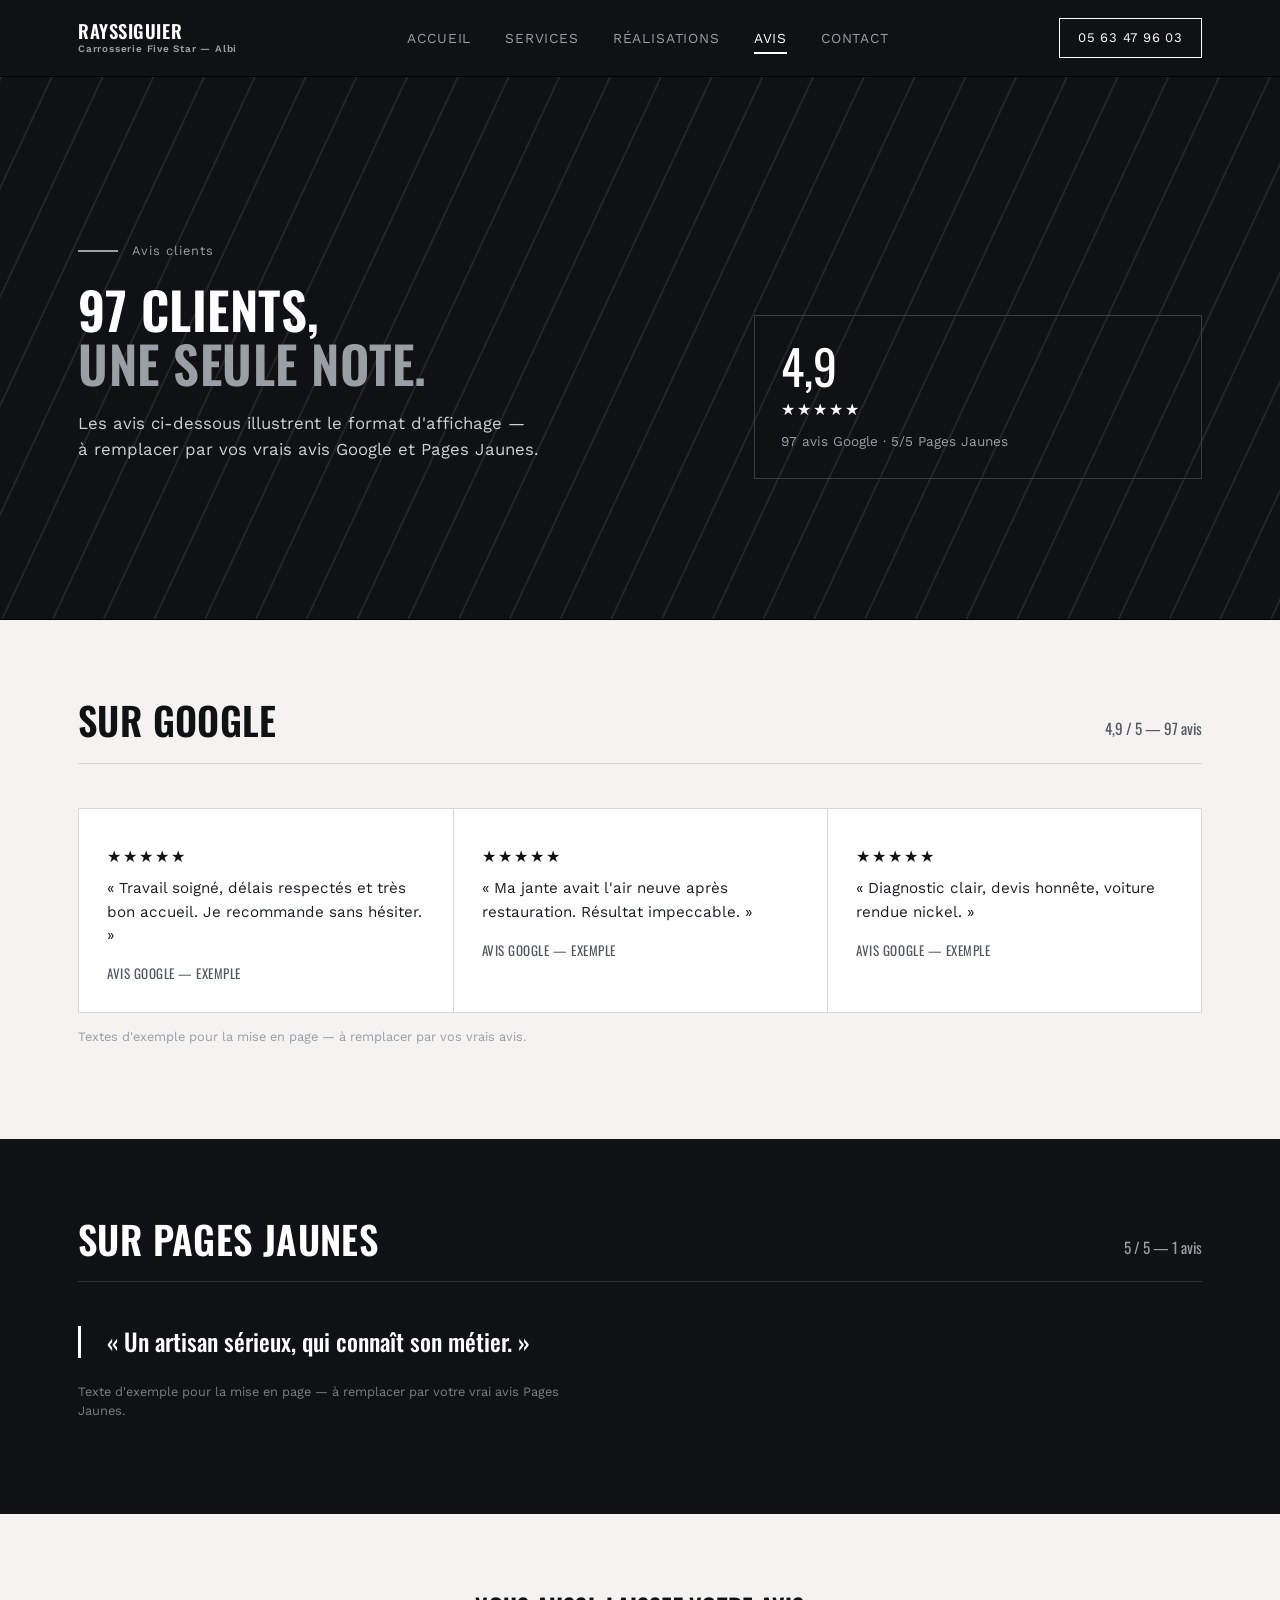
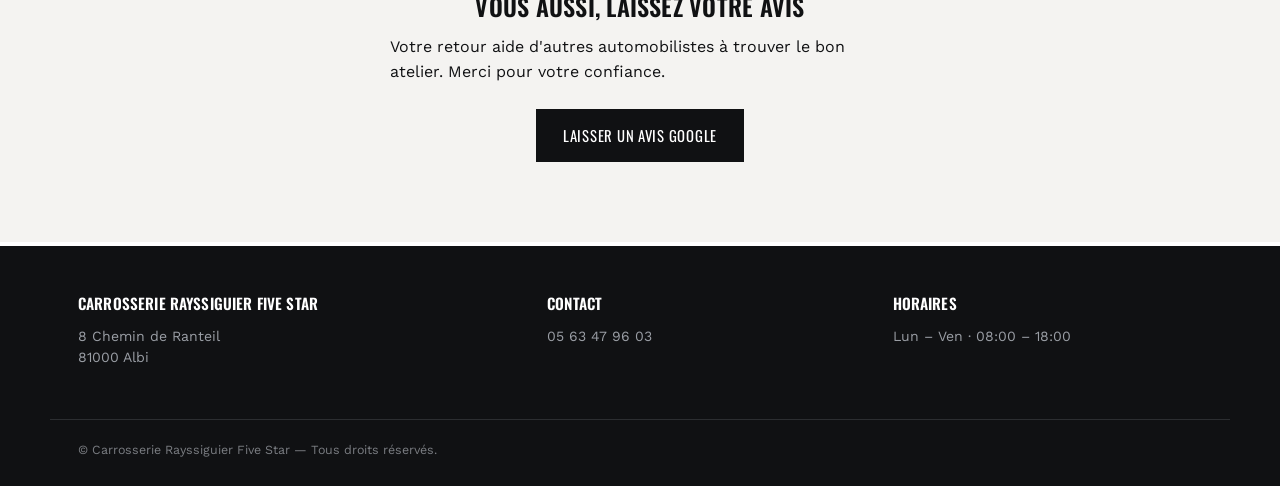
==== avis.html @ 22561a14 "dsds" ====
<!DOCTYPE html>
<html lang="fr">
<head>
<meta charset="UTF-8">
<meta name="viewport" content="width=device-width, initial-scale=1.0">
<title>Avis clients — Carrosserie Rayssiguier Five Star</title>
<link rel="stylesheet" href="style.css">
</head>
<body>

<header class="site-header">
  <div class="wrap">
    <a href="index.html" class="brand">Rayssiguier <span>Carrosserie Five Star — Albi</span></a>
    <nav class="primary-nav">
      <ul>
        <li><a href="index.html">Accueil</a></li>
        <li><a href="services.html">Services</a></li>
        <li><a href="realisations.html">Réalisations</a></li>
        <li><a href="avis.html" class="active">Avis</a></li>
        <li><a href="contact.html">Contact</a></li>
      </ul>
    </nav>
    <a href="tel:0563479603" class="call-btn">05 63 47 96 03</a>
    <button class="nav-toggle" aria-label="Ouvrir le menu">☰</button>
  </div>
</header>

<section class="hero" style="padding-bottom:56px;">
  <div class="hero-stripes"></div>
  <div class="wrap">
    <div>
      <div class="eyebrow-line"><span class="rule"></span><span>Avis clients</span></div>
      <h1 style="font-size:clamp(2.2rem,4vw,3.4rem);">97 clients,<br><em>une seule note.</em></h1>
      <p class="hero-sub">Les avis ci-dessous illustrent le format d'affichage — à remplacer par vos vrais avis Google et Pages Jaunes.</p>
    </div>
    <div class="rating-card">
      <div class="rating-num">4,9</div>
      <div class="stars">★★★★★</div>
      <p>97 avis Google · 5/5 Pages Jaunes</p>
    </div>
  </div>
</section>

<section>
  <div class="wrap">
    <div class="section-head">
      <h2>Sur Google</h2>
      <span class="index">4,9 / 5 — 97 avis</span>
    </div>
    <div class="grid-3" style="gap:0; border-bottom:none;">
      <div class="avis-card" style="border-right:none;">
        <div class="stars">★★★★★</div>
        <p>« Travail soigné, délais respectés et très bon accueil. Je recommande sans hésiter. »</p>
        <div class="avis-name">Avis Google — exemple</div>
      </div>
      <div class="avis-card" style="border-right:none;">
        <div class="stars">★★★★★</div>
        <p>« Ma jante avait l'air neuve après restauration. Résultat impeccable. »</p>
        <div class="avis-name">Avis Google — exemple</div>
      </div>
      <div class="avis-card">
        <div class="stars">★★★★★</div>
        <p>« Diagnostic clair, devis honnête, voiture rendue nickel. »</p>
        <div class="avis-name">Avis Google — exemple</div>
      </div>
    </div>
    <p class="placeholder-note" style="margin-top:14px;">Textes d'exemple pour la mise en page — à remplacer par vos vrais avis.</p>
  </div>
</section>

<section class="strip-dark">
  <div class="wrap">
    <div class="section-head" style="border-color:#2c2e31;">
      <h2>Sur Pages Jaunes</h2>
      <span class="index" style="color:#9a9ea5;">5 / 5 — 1 avis</span>
    </div>
    <blockquote class="quote-block" style="border-color:#fff;">
      <p style="color:#fff;">« Un artisan sérieux, qui connaît son métier. »</p>
    </blockquote>
    <p class="placeholder-note">Texte d'exemple pour la mise en page — à remplacer par votre vrai avis Pages Jaunes.</p>
  </div>
</section>

<section style="text-align:center;">
  <div class="wrap">
    <h2 style="margin-bottom:16px;">Vous aussi, laissez votre avis</h2>
    <p style="margin:0 auto 24px; text-align:left; max-width:50ch;">Votre retour aide d'autres automobilistes à trouver le bon atelier. Merci pour votre confiance.</p>
    <a href="https://www.google.com/maps" class="btn btn-primary" target="_blank" rel="noopener">Laisser un avis Google</a>
  </div>
</section>

<footer>
  <div class="wrap">
    <div>
      <h4>Carrosserie Rayssiguier Five Star</h4>
      <p>8 Chemin de Ranteil<br>81000 Albi</p>
    </div>
    <div>
      <h4>Contact</h4>
      <p><a href="tel:0563479603">05 63 47 96 03</a></p>
    </div>
    <div>
      <h4>Horaires</h4>
      <p>Lun – Ven · 08:00 – 18:00</p>
    </div>
  </div>
  <div class="wrap foot-bottom">© Carrosserie Rayssiguier Five Star — Tous droits réservés.</div>
</footer>

<script src="script.js"></script>
</body>
</html>
---- style.css ----
@import url('https://fonts.googleapis.com/css2?family=Oswald:wght@400;500;600;700&family=Work+Sans:wght@400;500;600&display=swap');

:root{
  --black:#101113;
  --charcoal:#1b1d20;
  --steel:#54585f;
  --silver:#9a9ea5;
  --line:#d8d8d5;
  --offwhite:#f4f3f1;
  --white:#ffffff;
  --max:1180px;
}

*{box-sizing:border-box;}
html{scroll-behavior:smooth;}
body{
  margin:0;
  background:var(--offwhite);
  color:var(--black);
  font-family:'Work Sans', sans-serif;
  font-size:16px;
  line-height:1.55;
  -webkit-font-smoothing:antialiased;
}

h1,h2,h3,h4{
  font-family:'Oswald', sans-serif;
  font-weight:600;
  text-transform:uppercase;
  letter-spacing:0.01em;
  line-height:1.05;
  margin:0;
  color:var(--black);
}

p{margin:0 0 1em 0; max-width:62ch;}
a{color:inherit;}
img{max-width:100%; display:block;}

.wrap{max-width:var(--max); margin:0 auto; padding:0 28px;}

/* header */
.site-header{
  position:sticky; top:0; z-index:50;
  background:var(--black);
  border-bottom:1px solid #000;
}
.site-header .wrap{
  display:flex; align-items:center; justify-content:space-between;
  height:76px;
}
.brand{
  font-family:'Oswald', sans-serif;
  color:var(--white);
  font-size:1.15rem;
  font-weight:600;
  text-transform:uppercase;
  letter-spacing:0.03em;
  text-decoration:none;
  display:flex; flex-direction:column; line-height:1.1;
}
.brand span{
  font-family:'Work Sans', sans-serif;
  text-transform:none;
  font-size:0.62rem;
  color:var(--silver);
  letter-spacing:0.08em;
  margin-top:2px;
}
nav.primary-nav ul{
  list-style:none; display:flex; gap:34px; margin:0; padding:0;
}
nav.primary-nav a{
  color:var(--silver);
  text-decoration:none;
  font-size:0.86rem;
  text-transform:uppercase;
  letter-spacing:0.06em;
  padding:6px 0;
  border-bottom:2px solid transparent;
  transition:color .15s, border-color .15s;
}
nav.primary-nav a:hover, nav.primary-nav a.active{
  color:var(--white);
  border-color:var(--white);
}
.call-btn{
  border:1px solid var(--white);
  color:var(--white);
  padding:9px 18px;
  font-size:0.82rem;
  text-transform:uppercase;
  letter-spacing:0.06em;
  text-decoration:none;
  white-space:nowrap;
}
.call-btn:hover{background:var(--white); color:var(--black);}
.nav-toggle{display:none;}

/* hero */
.hero{
  background:var(--black);
  color:var(--white);
  position:relative;
  overflow:hidden;
  border-bottom:1px solid #000;
}
.hero .wrap{
  padding-top:84px; padding-bottom:84px;
  display:grid; grid-template-columns:1.4fr 1fr; gap:48px; align-items:end;
  position:relative; z-index:2;
}
.hero-stripes{
  position:absolute; inset:0; z-index:1; opacity:0.08;
  background:repeating-linear-gradient(115deg, var(--white) 0 2px, transparent 2px 46px);
}
.eyebrow-line{
  display:flex; align-items:center; gap:14px; margin-bottom:22px;
}
.eyebrow-line .rule{width:40px; height:2px; background:var(--silver);}
.eyebrow-line span{
  font-size:0.8rem; letter-spacing:0.08em; color:var(--silver);
}
.hero h1{
  font-size:clamp(2.6rem, 5vw, 4.4rem);
  color:var(--white);
}
.hero h1 em{font-style:normal; color:var(--silver);}
.hero-sub{
  color:#cfd0d2; max-width:46ch; margin-top:20px; font-size:1.05rem;
}
.hero-cta{margin-top:32px; display:flex; gap:16px; flex-wrap:wrap;}

.btn{
  display:inline-block;
  padding:14px 26px;
  font-family:'Oswald', sans-serif;
  text-transform:uppercase;
  letter-spacing:0.05em;
  font-size:0.92rem;
  text-decoration:none;
  border:1px solid var(--black);
}
.btn-primary{background:var(--black); color:var(--white);}
.btn-primary:hover{background:var(--charcoal);}
.btn-ghost{background:transparent; color:var(--white); border-color:var(--white);}
.btn-ghost:hover{background:var(--white); color:var(--black);}
.hero .btn-primary{background:var(--white); color:var(--black); border-color:var(--white);}
.hero .btn-primary:hover{background:transparent; color:var(--white);}

.rating-card{
  border:1px solid #3a3c40;
  padding:26px;
  align-self:end;
}
.rating-num{
  font-family:'Oswald', sans-serif;
  font-size:3rem;
  color:var(--white);
  line-height:1;
}
.stars{color:var(--white); letter-spacing:2px; margin:8px 0;}
.rating-card p{color:var(--silver); font-size:0.85rem; margin:0;}

/* sections */
section{padding:80px 0;}
.section-head{
  display:flex; justify-content:space-between; align-items:flex-end;
  gap:24px; margin-bottom:44px; border-bottom:1px solid var(--line); padding-bottom:22px;
}
.section-head h2{font-size:clamp(1.7rem, 3vw, 2.4rem);}
.section-head .index{
  font-family:'Oswald', sans-serif; color:var(--steel); font-size:0.95rem;
}

.grid-3{display:grid; grid-template-columns:repeat(3, 1fr); gap:0;}
.grid-2{display:grid; grid-template-columns:1fr 1fr; gap:0;}

.service-cell{
  border-top:1px solid var(--line);
  border-left:1px solid var(--line);
  padding:34px 30px;
}
.grid-3 .service-cell:last-child, .grid-3 .service-cell:nth-child(3n){border-right:1px solid var(--line);}
.grid-3{border-bottom:1px solid var(--line); border-right:none;}
.service-cell h3{font-size:1.15rem; margin-bottom:12px;}
.service-cell p{font-size:0.94rem; color:var(--steel);}
.service-num{
  font-family:'Oswald', sans-serif; color:var(--silver); font-size:0.8rem; display:block; margin-bottom:16px;
}

.strip-dark{background:var(--black); color:var(--white);}
.strip-dark p{color:#cfd0d2;}
.strip-dark h2{color:var(--white);}

.quote-block{
  border-left:3px solid var(--black);
  padding-left:26px; margin:0;
}
.quote-block p{font-family:'Oswald', sans-serif; text-transform:none; font-size:1.5rem; font-weight:500; line-height:1.3; max-width:40ch;}

footer{
  background:var(--black); color:var(--silver); padding:50px 0 26px;
  border-top:4px solid var(--white);
}
footer .wrap{
  display:grid; grid-template-columns:1.4fr 1fr 1fr; gap:36px;
}
footer h4{color:var(--white); font-size:0.95rem; margin-bottom:14px;}
footer p, footer a{font-size:0.88rem; color:var(--silver); text-decoration:none;}
footer a:hover{color:var(--white);}
.foot-bottom{
  border-top:1px solid #2c2e31; margin-top:36px; padding-top:20px;
  font-size:0.78rem; color:#7a7d82;
}
.foot-bottom .wrap{grid-template-columns:1fr; display:block;}

/* before/after */
.ba-pair{
  display:grid; grid-template-columns:1fr 1fr;
  border:1px solid var(--line);
  margin-bottom:0;
}
.ba-pair figure{margin:0; position:relative; overflow:hidden; aspect-ratio:4/3;}
.ba-pair img{width:100%; height:100%; object-fit:cover; filter:grayscale(15%);}
.ba-pair figcaption{
  position:absolute; bottom:0; left:0;
  background:var(--black); color:var(--white);
  font-family:'Oswald', sans-serif; text-transform:uppercase; letter-spacing:0.06em;
  font-size:0.78rem; padding:8px 14px;
}
.ba-title{
  padding:20px 24px; border:1px solid var(--line); border-top:none;
  font-size:0.92rem; color:var(--steel); margin-bottom:60px;
}

.avis-card{
  border:1px solid var(--line); padding:28px; background:var(--white);
}
.avis-card .stars{color:var(--black);}
.avis-card p{font-size:0.95rem; color:var(--charcoal);}
.avis-name{
  font-family:'Oswald', sans-serif; text-transform:uppercase; font-size:0.82rem;
  color:var(--steel); margin-top:14px; letter-spacing:0.04em;
}

.info-line{
  display:flex; gap:16px; padding:18px 0; border-bottom:1px solid var(--line);
}
.info-line:first-child{border-top:1px solid var(--line);}
.info-line .label{
  font-family:'Oswald', sans-serif; text-transform:uppercase; font-size:0.8rem;
  color:var(--steel); width:140px; flex:none;
}

.contact-form{display:grid; gap:18px;}
.contact-form label{
  font-family:'Oswald', sans-serif; text-transform:uppercase; font-size:0.78rem;
  letter-spacing:0.05em; color:var(--steel); display:block; margin-bottom:6px;
}
.contact-form input, .contact-form textarea{
  width:100%; border:1px solid var(--line); background:var(--white);
  padding:12px 14px; font-family:'Work Sans', sans-serif; font-size:0.95rem;
}
.contact-form input:focus, .contact-form textarea:focus{
  outline:2px solid var(--black); outline-offset:1px;
}
.map-frame{border:1px solid var(--line); filter:grayscale(35%); width:100%; height:100%; min-height:340px;}

.placeholder-note{
  font-size:0.8rem; color:var(--silver); margin-top:10px;
}
.strip-dark .placeholder-note{color:#7a7d82;}

@media (max-width: 880px){
  .hero .wrap{grid-template-columns:1fr; align-items:start;}
  .grid-3, .grid-2, footer .wrap{grid-template-columns:1fr;}
  .grid-3 .service-cell{border-right:1px solid var(--line) !important;}
  .ba-pair{grid-template-columns:1fr;}
  nav.primary-nav{
    position:fixed; inset:76px 0 0 0; background:var(--black);
    display:flex; flex-direction:column; padding:30px 28px; transform:translateY(-110%);
    transition:transform .25s ease; z-index:40;
  }
  nav.primary-nav.open{transform:translateY(0);}
  nav.primary-nav ul{flex-direction:column; gap:0;}
  nav.primary-nav a{padding:16px 0; border-bottom:1px solid #2c2e31; width:100%;}
  .nav-toggle{
    display:block; background:none; border:1px solid var(--white); color:var(--white);
    width:40px; height:40px; font-size:1.1rem;
  }
}
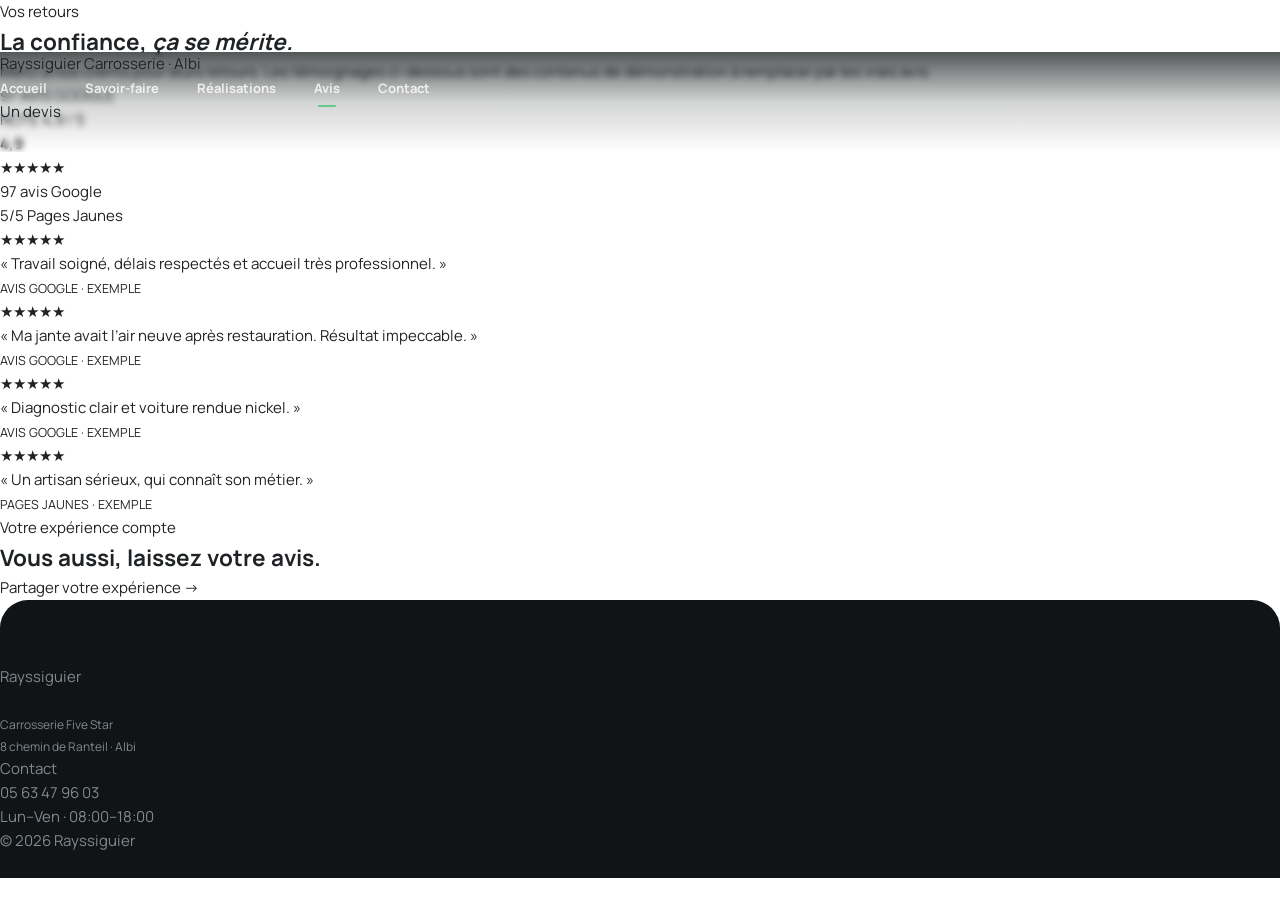
==== commit 6041375e: "ezaeaz" ====
--- a/avis.html
+++ b/avis.html
@@ -1,112 +1 @@
-<!DOCTYPE html>
-<html lang="fr">
-<head>
-<meta charset="UTF-8">
-<meta name="viewport" content="width=device-width, initial-scale=1.0">
-<title>Avis clients — Carrosserie Rayssiguier Five Star</title>
-<link rel="stylesheet" href="style.css">
-</head>
-<body>
-
-<header class="site-header">
-  <div class="wrap">
-    <a href="index.html" class="brand">Rayssiguier <span>Carrosserie Five Star — Albi</span></a>
-    <nav class="primary-nav">
-      <ul>
-        <li><a href="index.html">Accueil</a></li>
-        <li><a href="services.html">Services</a></li>
-        <li><a href="realisations.html">Réalisations</a></li>
-        <li><a href="avis.html" class="active">Avis</a></li>
-        <li><a href="contact.html">Contact</a></li>
-      </ul>
-    </nav>
-    <a href="tel:0563479603" class="call-btn">05 63 47 96 03</a>
-    <button class="nav-toggle" aria-label="Ouvrir le menu">☰</button>
-  </div>
-</header>
-
-<section class="hero" style="padding-bottom:56px;">
-  <div class="hero-stripes"></div>
-  <div class="wrap">
-    <div>
-      <div class="eyebrow-line"><span class="rule"></span><span>Avis clients</span></div>
-      <h1 style="font-size:clamp(2.2rem,4vw,3.4rem);">97 clients,<br><em>une seule note.</em></h1>
-      <p class="hero-sub">Les avis ci-dessous illustrent le format d'affichage — à remplacer par vos vrais avis Google et Pages Jaunes.</p>
-    </div>
-    <div class="rating-card">
-      <div class="rating-num">4,9</div>
-      <div class="stars">★★★★★</div>
-      <p>97 avis Google · 5/5 Pages Jaunes</p>
-    </div>
-  </div>
-</section>
-
-<section>
-  <div class="wrap">
-    <div class="section-head">
-      <h2>Sur Google</h2>
-      <span class="index">4,9 / 5 — 97 avis</span>
-    </div>
-    <div class="grid-3" style="gap:0; border-bottom:none;">
-      <div class="avis-card" style="border-right:none;">
-        <div class="stars">★★★★★</div>
-        <p>« Travail soigné, délais respectés et très bon accueil. Je recommande sans hésiter. »</p>
-        <div class="avis-name">Avis Google — exemple</div>
-      </div>
-      <div class="avis-card" style="border-right:none;">
-        <div class="stars">★★★★★</div>
-        <p>« Ma jante avait l'air neuve après restauration. Résultat impeccable. »</p>
-        <div class="avis-name">Avis Google — exemple</div>
-      </div>
-      <div class="avis-card">
-        <div class="stars">★★★★★</div>
-        <p>« Diagnostic clair, devis honnête, voiture rendue nickel. »</p>
-        <div class="avis-name">Avis Google — exemple</div>
-      </div>
-    </div>
-    <p class="placeholder-note" style="margin-top:14px;">Textes d'exemple pour la mise en page — à remplacer par vos vrais avis.</p>
-  </div>
-</section>
-
-<section class="strip-dark">
-  <div class="wrap">
-    <div class="section-head" style="border-color:#2c2e31;">
-      <h2>Sur Pages Jaunes</h2>
-      <span class="index" style="color:#9a9ea5;">5 / 5 — 1 avis</span>
-    </div>
-    <blockquote class="quote-block" style="border-color:#fff;">
-      <p style="color:#fff;">« Un artisan sérieux, qui connaît son métier. »</p>
-    </blockquote>
-    <p class="placeholder-note">Texte d'exemple pour la mise en page — à remplacer par votre vrai avis Pages Jaunes.</p>
-  </div>
-</section>
-
-<section style="text-align:center;">
-  <div class="wrap">
-    <h2 style="margin-bottom:16px;">Vous aussi, laissez votre avis</h2>
-    <p style="margin:0 auto 24px; text-align:left; max-width:50ch;">Votre retour aide d'autres automobilistes à trouver le bon atelier. Merci pour votre confiance.</p>
-    <a href="https://www.google.com/maps" class="btn btn-primary" target="_blank" rel="noopener">Laisser un avis Google</a>
-  </div>
-</section>
-
-<footer>
-  <div class="wrap">
-    <div>
-      <h4>Carrosserie Rayssiguier Five Star</h4>
-      <p>8 Chemin de Ranteil<br>81000 Albi</p>
-    </div>
-    <div>
-      <h4>Contact</h4>
-      <p><a href="tel:0563479603">05 63 47 96 03</a></p>
-    </div>
-    <div>
-      <h4>Horaires</h4>
-      <p>Lun – Ven · 08:00 – 18:00</p>
-    </div>
-  </div>
-  <div class="wrap foot-bottom">© Carrosserie Rayssiguier Five Star — Tous droits réservés.</div>
-</footer>
-
-<script src="script.js"></script>
-</body>
-</html>
+<!doctype html><html lang="fr"><head><meta charset="utf-8"><meta name="viewport" content="width=device-width,initial-scale=1"><title>Avis clients — Rayssiguier</title><link rel="stylesheet" href="style.css"></head><body><header class="site-header"><div class="wrap"><a class="brand" href="index.html">Rayssiguier <span>Carrosserie · Albi</span></a><nav class="primary-nav"><ul><li><a href="index.html">Accueil</a></li><li><a href="services.html">Savoir-faire</a></li><li><a href="realisations.html">Réalisations</a></li><li><a class="active" href="avis.html">Avis</a></li><li><a href="contact.html">Contact</a></li></ul></nav><a class="nav-cta" href="contact.html">Un devis</a><button class="nav-toggle" aria-label="Ouvrir le menu">☰</button></div></header><main><section class="page-intro"><div class="wrap page-intro-grid"><div><div class="kicker">Vos retours</div><h1 class="display">La confiance,<em> ça se mérite.</em></h1><p class="lead">Merci à nos clients pour leurs retours. Les témoignages ci-dessous sont des contenus de démonstration à remplacer par les vrais avis.</p></div><div class="intro-stamp">97 AVIS GOOGLE<br>NOTE 4,9 / 5</div></div></section><section class="section"><div class="wrap review-grid"><aside class="score-card"><strong>4,9</strong><div class="stars">★★★★★</div><p>97 avis Google<br>5/5 Pages Jaunes</p></aside><div class="review-list"><article class="review"><div class="stars">★★★★★</div><p>« Travail soigné, délais respectés et accueil très professionnel. »</p><small>AVIS GOOGLE · EXEMPLE</small></article><article class="review"><div class="stars">★★★★★</div><p>« Ma jante avait l’air neuve après restauration. Résultat impeccable. »</p><small>AVIS GOOGLE · EXEMPLE</small></article><article class="review"><div class="stars">★★★★★</div><p>« Diagnostic clair et voiture rendue nickel. »</p><small>AVIS GOOGLE · EXEMPLE</small></article><article class="review"><div class="stars">★★★★★</div><p>« Un artisan sérieux, qui connaît son métier. »</p><small>PAGES JAUNES · EXEMPLE</small></article></div></div></section><section class="contact-band"><div class="wrap"><div><div class="kicker">Votre expérience compte</div><h2 class="section-title">Vous aussi, laissez votre avis.</h2></div><a class="button" target="_blank" rel="noopener" href="https://www.google.com/maps">Partager votre expérience →</a></div></section></main><footer><div class="wrap"><div class="footer-brand">Rayssiguier<p>Carrosserie Five Star<br>8 chemin de Ranteil · Albi</p></div><div><div class="footer-title">Contact</div><p>05 63 47 96 03<br>Lun–Ven · 08:00–18:00</p></div></div><div class="wrap foot-bottom">© 2026 Rayssiguier</div></footer><script src="script.js"></script></body></html>
--- a/style.css
+++ b/style.css
@@ -1,292 +1,1930 @@
-@import url('https://fonts.googleapis.com/css2?family=Oswald:wght@400;500;600;700&family=Work+Sans:wght@400;500;600&display=swap');
-
-:root{
-  --black:#101113;
-  --charcoal:#1b1d20;
-  --steel:#54585f;
-  --silver:#9a9ea5;
-  --line:#d8d8d5;
-  --offwhite:#f4f3f1;
-  --white:#ffffff;
-  --max:1180px;
-}
-
-*{box-sizing:border-box;}
-html{scroll-behavior:smooth;}
-body{
-  margin:0;
-  background:var(--offwhite);
-  color:var(--black);
-  font-family:'Work Sans', sans-serif;
-  font-size:16px;
-  line-height:1.55;
-  -webkit-font-smoothing:antialiased;
-}
-
-h1,h2,h3,h4{
-  font-family:'Oswald', sans-serif;
-  font-weight:600;
-  text-transform:uppercase;
-  letter-spacing:0.01em;
-  line-height:1.05;
-  margin:0;
-  color:var(--black);
-}
-
-p{margin:0 0 1em 0; max-width:62ch;}
-a{color:inherit;}
-img{max-width:100%; display:block;}
-
-.wrap{max-width:var(--max); margin:0 auto; padding:0 28px;}
-
-/* header */
-.site-header{
-  position:sticky; top:0; z-index:50;
-  background:var(--black);
-  border-bottom:1px solid #000;
-}
-.site-header .wrap{
-  display:flex; align-items:center; justify-content:space-between;
-  height:76px;
-}
-.brand{
-  font-family:'Oswald', sans-serif;
-  color:var(--white);
-  font-size:1.15rem;
-  font-weight:600;
-  text-transform:uppercase;
-  letter-spacing:0.03em;
-  text-decoration:none;
-  display:flex; flex-direction:column; line-height:1.1;
-}
-.brand span{
-  font-family:'Work Sans', sans-serif;
-  text-transform:none;
-  font-size:0.62rem;
-  color:var(--silver);
-  letter-spacing:0.08em;
-  margin-top:2px;
-}
-nav.primary-nav ul{
-  list-style:none; display:flex; gap:34px; margin:0; padding:0;
-}
-nav.primary-nav a{
-  color:var(--silver);
-  text-decoration:none;
-  font-size:0.86rem;
-  text-transform:uppercase;
-  letter-spacing:0.06em;
-  padding:6px 0;
-  border-bottom:2px solid transparent;
-  transition:color .15s, border-color .15s;
-}
-nav.primary-nav a:hover, nav.primary-nav a.active{
-  color:var(--white);
-  border-color:var(--white);
-}
-.call-btn{
-  border:1px solid var(--white);
-  color:var(--white);
-  padding:9px 18px;
-  font-size:0.82rem;
-  text-transform:uppercase;
-  letter-spacing:0.06em;
-  text-decoration:none;
-  white-space:nowrap;
-}
-.call-btn:hover{background:var(--white); color:var(--black);}
-.nav-toggle{display:none;}
-
-/* hero */
-.hero{
-  background:var(--black);
-  color:var(--white);
-  position:relative;
-  overflow:hidden;
-  border-bottom:1px solid #000;
-}
-.hero .wrap{
-  padding-top:84px; padding-bottom:84px;
-  display:grid; grid-template-columns:1.4fr 1fr; gap:48px; align-items:end;
-  position:relative; z-index:2;
-}
-.hero-stripes{
-  position:absolute; inset:0; z-index:1; opacity:0.08;
-  background:repeating-linear-gradient(115deg, var(--white) 0 2px, transparent 2px 46px);
-}
-.eyebrow-line{
-  display:flex; align-items:center; gap:14px; margin-bottom:22px;
-}
-.eyebrow-line .rule{width:40px; height:2px; background:var(--silver);}
-.eyebrow-line span{
-  font-size:0.8rem; letter-spacing:0.08em; color:var(--silver);
-}
-.hero h1{
-  font-size:clamp(2.6rem, 5vw, 4.4rem);
-  color:var(--white);
-}
-.hero h1 em{font-style:normal; color:var(--silver);}
-.hero-sub{
-  color:#cfd0d2; max-width:46ch; margin-top:20px; font-size:1.05rem;
-}
-.hero-cta{margin-top:32px; display:flex; gap:16px; flex-wrap:wrap;}
-
-.btn{
-  display:inline-block;
-  padding:14px 26px;
-  font-family:'Oswald', sans-serif;
-  text-transform:uppercase;
-  letter-spacing:0.05em;
-  font-size:0.92rem;
-  text-decoration:none;
-  border:1px solid var(--black);
-}
-.btn-primary{background:var(--black); color:var(--white);}
-.btn-primary:hover{background:var(--charcoal);}
-.btn-ghost{background:transparent; color:var(--white); border-color:var(--white);}
-.btn-ghost:hover{background:var(--white); color:var(--black);}
-.hero .btn-primary{background:var(--white); color:var(--black); border-color:var(--white);}
-.hero .btn-primary:hover{background:transparent; color:var(--white);}
-
-.rating-card{
-  border:1px solid #3a3c40;
-  padding:26px;
-  align-self:end;
-}
-.rating-num{
-  font-family:'Oswald', sans-serif;
-  font-size:3rem;
-  color:var(--white);
-  line-height:1;
-}
-.stars{color:var(--white); letter-spacing:2px; margin:8px 0;}
-.rating-card p{color:var(--silver); font-size:0.85rem; margin:0;}
-
-/* sections */
-section{padding:80px 0;}
-.section-head{
-  display:flex; justify-content:space-between; align-items:flex-end;
-  gap:24px; margin-bottom:44px; border-bottom:1px solid var(--line); padding-bottom:22px;
-}
-.section-head h2{font-size:clamp(1.7rem, 3vw, 2.4rem);}
-.section-head .index{
-  font-family:'Oswald', sans-serif; color:var(--steel); font-size:0.95rem;
-}
-
-.grid-3{display:grid; grid-template-columns:repeat(3, 1fr); gap:0;}
-.grid-2{display:grid; grid-template-columns:1fr 1fr; gap:0;}
-
-.service-cell{
-  border-top:1px solid var(--line);
-  border-left:1px solid var(--line);
-  padding:34px 30px;
-}
-.grid-3 .service-cell:last-child, .grid-3 .service-cell:nth-child(3n){border-right:1px solid var(--line);}
-.grid-3{border-bottom:1px solid var(--line); border-right:none;}
-.service-cell h3{font-size:1.15rem; margin-bottom:12px;}
-.service-cell p{font-size:0.94rem; color:var(--steel);}
-.service-num{
-  font-family:'Oswald', sans-serif; color:var(--silver); font-size:0.8rem; display:block; margin-bottom:16px;
-}
-
-.strip-dark{background:var(--black); color:var(--white);}
-.strip-dark p{color:#cfd0d2;}
-.strip-dark h2{color:var(--white);}
-
-.quote-block{
-  border-left:3px solid var(--black);
-  padding-left:26px; margin:0;
-}
-.quote-block p{font-family:'Oswald', sans-serif; text-transform:none; font-size:1.5rem; font-weight:500; line-height:1.3; max-width:40ch;}
-
-footer{
-  background:var(--black); color:var(--silver); padding:50px 0 26px;
-  border-top:4px solid var(--white);
-}
-footer .wrap{
-  display:grid; grid-template-columns:1.4fr 1fr 1fr; gap:36px;
-}
-footer h4{color:var(--white); font-size:0.95rem; margin-bottom:14px;}
-footer p, footer a{font-size:0.88rem; color:var(--silver); text-decoration:none;}
-footer a:hover{color:var(--white);}
-.foot-bottom{
-  border-top:1px solid #2c2e31; margin-top:36px; padding-top:20px;
-  font-size:0.78rem; color:#7a7d82;
-}
-.foot-bottom .wrap{grid-template-columns:1fr; display:block;}
-
-/* before/after */
-.ba-pair{
-  display:grid; grid-template-columns:1fr 1fr;
-  border:1px solid var(--line);
-  margin-bottom:0;
-}
-.ba-pair figure{margin:0; position:relative; overflow:hidden; aspect-ratio:4/3;}
-.ba-pair img{width:100%; height:100%; object-fit:cover; filter:grayscale(15%);}
-.ba-pair figcaption{
-  position:absolute; bottom:0; left:0;
-  background:var(--black); color:var(--white);
-  font-family:'Oswald', sans-serif; text-transform:uppercase; letter-spacing:0.06em;
-  font-size:0.78rem; padding:8px 14px;
-}
-.ba-title{
-  padding:20px 24px; border:1px solid var(--line); border-top:none;
-  font-size:0.92rem; color:var(--steel); margin-bottom:60px;
-}
-
-.avis-card{
-  border:1px solid var(--line); padding:28px; background:var(--white);
-}
-.avis-card .stars{color:var(--black);}
-.avis-card p{font-size:0.95rem; color:var(--charcoal);}
-.avis-name{
-  font-family:'Oswald', sans-serif; text-transform:uppercase; font-size:0.82rem;
-  color:var(--steel); margin-top:14px; letter-spacing:0.04em;
-}
-
-.info-line{
-  display:flex; gap:16px; padding:18px 0; border-bottom:1px solid var(--line);
-}
-.info-line:first-child{border-top:1px solid var(--line);}
-.info-line .label{
-  font-family:'Oswald', sans-serif; text-transform:uppercase; font-size:0.8rem;
-  color:var(--steel); width:140px; flex:none;
-}
-
-.contact-form{display:grid; gap:18px;}
-.contact-form label{
-  font-family:'Oswald', sans-serif; text-transform:uppercase; font-size:0.78rem;
-  letter-spacing:0.05em; color:var(--steel); display:block; margin-bottom:6px;
-}
-.contact-form input, .contact-form textarea{
-  width:100%; border:1px solid var(--line); background:var(--white);
-  padding:12px 14px; font-family:'Work Sans', sans-serif; font-size:0.95rem;
-}
-.contact-form input:focus, .contact-form textarea:focus{
-  outline:2px solid var(--black); outline-offset:1px;
-}
-.map-frame{border:1px solid var(--line); filter:grayscale(35%); width:100%; height:100%; min-height:340px;}
-
-.placeholder-note{
-  font-size:0.8rem; color:var(--silver); margin-top:10px;
-}
-.strip-dark .placeholder-note{color:#7a7d82;}
-
-@media (max-width: 880px){
-  .hero .wrap{grid-template-columns:1fr; align-items:start;}
-  .grid-3, .grid-2, footer .wrap{grid-template-columns:1fr;}
-  .grid-3 .service-cell{border-right:1px solid var(--line) !important;}
-  .ba-pair{grid-template-columns:1fr;}
-  nav.primary-nav{
-    position:fixed; inset:76px 0 0 0; background:var(--black);
-    display:flex; flex-direction:column; padding:30px 28px; transform:translateY(-110%);
-    transition:transform .25s ease; z-index:40;
-  }
-  nav.primary-nav.open{transform:translateY(0);}
-  nav.primary-nav ul{flex-direction:column; gap:0;}
-  nav.primary-nav a{padding:16px 0; border-bottom:1px solid #2c2e31; width:100%;}
-  .nav-toggle{
-    display:block; background:none; border:1px solid var(--white); color:var(--white);
-    width:40px; height:40px; font-size:1.1rem;
-  }
-}
+/* =========================================================
+   RAYSSIGUIER — STYLE TYPE DBF CARROSSERIE
+   ========================================================= */
+
+@import url('https://fonts.googleapis.com/css2?family=Manrope:wght@400;500;600;700;800&display=swap');
+
+/* =========================================================
+   VARIABLES
+   ========================================================= */
+
+:root {
+    --green: #65c98b;
+    --green-dark: #4caf73;
+    --green-light: #e9f8ef;
+
+    --black: #111315;
+    --text: #202326;
+    --grey: #687078;
+    --light-grey: #f4f6f5;
+    --white: #ffffff;
+
+    --border: #e7e9e8;
+
+    --radius: 24px;
+    --radius-sm: 16px;
+
+    --max: 1240px;
+
+    --shadow: 0 12px 35px rgba(20, 30, 25, 0.08);
+}
+
+
+/* =========================================================
+   RESET
+   ========================================================= */
+
+* {
+    margin: 0;
+    padding: 0;
+    box-sizing: border-box;
+}
+
+html {
+    scroll-behavior: smooth;
+}
+
+body {
+    background: var(--white);
+    color: var(--text);
+    font-family: 'Manrope', sans-serif;
+    font-size: 15px;
+    line-height: 1.6;
+    -webkit-font-smoothing: antialiased;
+}
+
+a {
+    color: inherit;
+    text-decoration: none;
+}
+
+img {
+    display: block;
+    width: 100%;
+}
+
+button {
+    font-family: inherit;
+}
+
+.container {
+    width: 100%;
+    max-width: var(--max);
+    margin: auto;
+    padding-left: 30px;
+    padding-right: 30px;
+}
+
+
+/* =========================================================
+   TOP BAR
+   ========================================================= */
+
+.top-bar {
+    position: absolute;
+    top: 0;
+    left: 0;
+    width: 100%;
+    height: 52px;
+
+    background: rgba(248, 249, 250, 0.96);
+    color: #202326;
+
+    z-index: 100;
+}
+
+.top-bar-inner {
+    max-width: var(--max);
+    height: 100%;
+    margin: auto;
+    padding: 0 30px;
+
+    display: flex;
+    align-items: center;
+    justify-content: space-between;
+
+    font-size: 12px;
+    font-weight: 700;
+}
+
+.top-bar a {
+    display: flex;
+    align-items: center;
+    gap: 8px;
+}
+
+.top-icon {
+    color: var(--green);
+    font-size: 14px;
+}
+
+.top-address {
+    display: flex;
+    align-items: center;
+    gap: 9px;
+}
+
+.top-address span {
+    color: var(--green);
+    font-size: 12px;
+}
+
+
+/* =========================================================
+   HEADER
+   ========================================================= */
+
+.site-header {
+    position: absolute;
+    top: 52px;
+    left: 0;
+
+    width: 100%;
+    height: 100px;
+
+    z-index: 90;
+
+    background: linear-gradient(
+        to bottom,
+        rgba(10, 15, 17, 0.70),
+        rgba(10, 15, 17, 0.18),
+        transparent
+    );
+
+    backdrop-filter: blur(3px);
+}
+
+.header-inner {
+    max-width: var(--max);
+    height: 100%;
+    margin: auto;
+    padding: 0 30px;
+
+    display: flex;
+    align-items: center;
+    gap: 45px;
+}
+
+
+/* =========================================================
+   LOGO
+   ========================================================= */
+
+.logo {
+    min-width: 210px;
+    color: white;
+}
+
+.logo-main {
+    font-family: 'Manrope', sans-serif;
+    font-size: 25px;
+    font-weight: 800;
+
+    letter-spacing: -0.07em;
+    line-height: 0.9;
+}
+
+.logo-sub {
+    margin-top: 7px;
+
+    color: rgba(255,255,255,.75);
+
+    font-size: 8px;
+    font-weight: 700;
+
+    letter-spacing: .17em;
+}
+
+
+/* =========================================================
+   NAVIGATION
+   ========================================================= */
+
+.primary-nav {
+    margin-left: auto;
+}
+
+.primary-nav ul {
+    display: flex;
+    align-items: center;
+    gap: 38px;
+
+    list-style: none;
+}
+
+.primary-nav a {
+    position: relative;
+
+    color: rgba(255,255,255,.82);
+
+    font-size: 13px;
+    font-weight: 700;
+
+    transition: .25s ease;
+}
+
+.primary-nav a:hover {
+    color: var(--green);
+}
+
+.primary-nav a::after {
+    content: "";
+
+    position: absolute;
+
+    left: 50%;
+    bottom: -10px;
+
+    width: 0;
+    height: 2px;
+
+    transform: translateX(-50%);
+
+    border-radius: 99px;
+
+    background: var(--green);
+
+    transition: .25s ease;
+}
+
+.primary-nav a:hover::after,
+.primary-nav a.active::after {
+    width: 18px;
+}
+
+
+/* =========================================================
+   HEADER CTA
+   ========================================================= */
+
+.header-cta {
+    display: inline-flex;
+    align-items: center;
+    justify-content: center;
+
+    padding: 12px 22px;
+
+    border-radius: 999px;
+
+    background: var(--green);
+    color: white;
+
+    font-size: 12px;
+    font-weight: 800;
+
+    white-space: nowrap;
+
+    box-shadow: 0 8px 22px rgba(101, 201, 139, .28);
+
+    transition: .25s ease;
+}
+
+.header-cta:hover {
+    background: white;
+    color: var(--green-dark);
+    transform: translateY(-2px);
+}
+
+
+/* =========================================================
+   MOBILE MENU
+   ========================================================= */
+
+.nav-toggle {
+    display: none;
+
+    width: 44px;
+    height: 44px;
+
+    border: none;
+    border-radius: 50%;
+
+    background: rgba(255,255,255,.12);
+
+    flex-direction: column;
+    align-items: center;
+    justify-content: center;
+
+    gap: 5px;
+}
+
+.nav-toggle span {
+    width: 19px;
+    height: 2px;
+
+    border-radius: 5px;
+
+    background: white;
+}
+
+
+/* =========================================================
+   HERO
+   ========================================================= */
+
+.hero {
+    position: relative;
+
+    min-height: 700px;
+    height: 88vh;
+
+    overflow: hidden;
+
+    display: flex;
+    align-items: center;
+
+    color: white;
+}
+
+
+/* image */
+
+.hero-background {
+    position: absolute;
+    inset: 0;
+    z-index: 0;
+}
+
+.hero-background img {
+    width: 100%;
+    height: 100%;
+
+    object-fit: cover;
+    object-position: center;
+
+    filter: saturate(.82);
+}
+
+
+/* overlay */
+
+.hero-overlay {
+    position: absolute;
+    inset: 0;
+
+    z-index: 1;
+
+    background:
+        linear-gradient(
+            90deg,
+            rgba(10, 14, 16, .72) 0%,
+            rgba(10, 14, 16, .48) 35%,
+            rgba(10, 14, 16, .18) 65%,
+            rgba(10, 14, 16, .08) 100%
+        ),
+        linear-gradient(
+            0deg,
+            rgba(0,0,0,.28),
+            transparent 55%
+        );
+}
+
+
+/* content */
+
+.hero-content {
+    position: relative;
+
+    z-index: 3;
+
+    width: 100%;
+    max-width: 760px;
+
+    margin-left: max(
+        30px,
+        calc((100vw - var(--max)) / 2 + 30px)
+    );
+
+    padding-top: 85px;
+}
+
+
+/* small label */
+
+.google-rating {
+    display: inline-flex;
+    align-items: center;
+
+    gap: 10px;
+
+    padding: 0;
+
+    border: none;
+    border-radius: 0;
+
+    background: transparent;
+
+    box-shadow: none;
+
+    font-size: 12px;
+    font-weight: 700;
+
+    color: white;
+
+    margin-bottom: 22px;
+}
+
+.google-stars {
+    display: flex;
+    align-items: center;
+    justify-content: center;
+
+    width: 29px;
+    height: 29px;
+
+    border-radius: 50%;
+
+    background: var(--green);
+
+    color: white;
+
+    font-size: 9px;
+    font-weight: 800;
+}
+
+
+/* title */
+
+.hero h1 {
+    max-width: 690px;
+
+    font-family: 'Manrope', sans-serif;
+
+    font-size: clamp(
+        3rem,
+        5vw,
+        4.7rem
+    );
+
+    font-weight: 800;
+
+    line-height: 1.08;
+
+    letter-spacing: -0.055em;
+}
+
+
+/* description */
+
+.hero-description {
+    max-width: 600px;
+
+    margin-top: 22px;
+
+    color: rgba(255,255,255,.88);
+
+    font-size: 15px;
+    font-weight: 500;
+
+    line-height: 1.7;
+}
+
+
+/* buttons */
+
+.hero-buttons {
+    display: flex;
+    align-items: center;
+
+    gap: 16px;
+
+    margin-top: 34px;
+}
+
+.btn-red {
+    display: inline-flex;
+    align-items: center;
+    justify-content: center;
+
+    padding: 16px 28px;
+
+    border-radius: 999px;
+
+    background: var(--green);
+    color: white;
+
+    font-size: 13px;
+    font-weight: 800;
+
+    box-shadow: 0 10px 25px rgba(101,201,139,.25);
+
+    transition: .25s ease;
+}
+
+.btn-red:hover {
+    background: var(--green-dark);
+    transform: translateY(-2px);
+}
+
+
+/* secondary */
+
+.btn-outline {
+    display: inline-flex;
+    align-items: center;
+    justify-content: center;
+
+    padding: 15px 27px;
+
+    border: 2px solid rgba(255,255,255,.95);
+
+    border-radius: 999px;
+
+    background: rgba(255,255,255,.06);
+
+    color: white;
+
+    font-size: 13px;
+    font-weight: 700;
+
+    backdrop-filter: blur(5px);
+
+    transition: .25s ease;
+}
+
+.btn-outline:hover {
+    background: white;
+    color: var(--green-dark);
+}
+
+
+/* =========================================================
+   HERO BOTTOM
+   ========================================================= */
+
+.hero-bottom {
+    position: absolute;
+
+    bottom: 30px;
+    right: 35px;
+
+    z-index: 3;
+}
+
+.scroll-indicator {
+    display: flex;
+    align-items: center;
+
+    gap: 10px;
+
+    color: rgba(255,255,255,.65);
+
+    font-size: 10px;
+    font-weight: 700;
+}
+
+.scroll-indicator span {
+    width: 25px;
+    height: 1px;
+
+    background: rgba(255,255,255,.65);
+}
+
+
+/* =========================================================
+   SECTION LABEL
+   ========================================================= */
+
+.section-label {
+    display: flex;
+    align-items: center;
+
+    gap: 10px;
+
+    margin-bottom: 18px;
+
+    color: #70777c;
+
+    font-size: 11px;
+    font-weight: 800;
+
+    letter-spacing: .08em;
+
+    text-transform: uppercase;
+}
+
+.section-label span {
+    color: var(--green);
+}
+
+
+/* =========================================================
+   INTRO
+   ========================================================= */
+
+.intro-section {
+    padding: 95px 0;
+
+    background: white;
+}
+
+.intro-grid {
+    display: grid;
+
+    grid-template-columns: 1fr 1fr;
+
+    gap: 100px;
+}
+
+.intro-title h2 {
+    font-family: 'Manrope', sans-serif;
+
+    font-size: clamp(
+        2.6rem,
+        4.5vw,
+        4.3rem
+    );
+
+    font-weight: 800;
+
+    line-height: 1.03;
+
+    letter-spacing: -0.055em;
+}
+
+.intro-title h2 span {
+    color: #9aa1a5;
+}
+
+.intro-text {
+    padding-top: 8px;
+
+    max-width: 560px;
+}
+
+.intro-text p {
+    color: #697178;
+
+    line-height: 1.8;
+}
+
+.intro-text .large-text {
+    color: var(--text);
+
+    font-size: 18px;
+
+    line-height: 1.65;
+
+    margin-bottom: 20px;
+}
+
+
+/* text link */
+
+.text-link {
+    display: inline-flex;
+    align-items: center;
+
+    gap: 10px;
+
+    margin-top: 22px;
+
+    padding-bottom: 5px;
+
+    border-bottom: 1px solid #bfc4c6;
+
+    color: var(--text);
+
+    font-size: 11px;
+    font-weight: 800;
+
+    text-transform: uppercase;
+
+    transition: .25s ease;
+}
+
+.text-link span {
+    font-size: 17px;
+
+    transition: .25s ease;
+}
+
+.text-link:hover {
+    color: var(--green-dark);
+
+    border-color: var(--green);
+}
+
+.text-link:hover span {
+    transform: translateX(5px);
+}
+
+
+/* =========================================================
+   SERVICES
+   ========================================================= */
+
+.services-section {
+    padding: 90px 0 105px;
+
+    background: #f7f8f7;
+
+    color: var(--text);
+}
+
+.services-header {
+    display: flex;
+
+    align-items: flex-end;
+    justify-content: space-between;
+
+    gap: 50px;
+
+    margin-bottom: 42px;
+}
+
+.services-header h2 {
+    font-family: 'Manrope', sans-serif;
+
+    font-size: clamp(
+        2.5rem,
+        4vw,
+        4rem
+    );
+
+    font-weight: 800;
+
+    line-height: 1.05;
+
+    letter-spacing: -.055em;
+}
+
+.services-header h2 span {
+    color: #9aa1a5;
+}
+
+.services-header > p {
+    max-width: 380px;
+
+    color: #737b81;
+
+    font-size: 13px;
+
+    line-height: 1.8;
+}
+
+
+/* cards */
+
+.services-grid {
+    display: grid;
+
+    grid-template-columns: repeat(3, 1fr);
+
+    gap: 25px;
+}
+
+.service-card {
+    position: relative;
+
+    height: 500px;
+
+    overflow: hidden;
+
+    border-radius: 24px;
+
+    background: white;
+
+    box-shadow: 0 10px 30px rgba(20,30,25,.08);
+
+    color: white;
+
+    transition: .35s ease;
+}
+
+.service-card:hover {
+    transform: translateY(-7px);
+
+    box-shadow: 0 20px 40px rgba(20,30,25,.14);
+}
+
+
+/* image */
+
+.service-image {
+    position: absolute;
+    inset: 0;
+}
+
+.service-image img {
+    width: 100%;
+    height: 100%;
+
+    object-fit: cover;
+
+    transition: .7s ease;
+}
+
+.service-card:hover .service-image img {
+    transform: scale(1.06);
+}
+
+
+/* overlay */
+
+.service-overlay {
+    position: absolute;
+    inset: 0;
+
+    background:
+        linear-gradient(
+            0deg,
+            rgba(0,0,0,.82),
+            rgba(0,0,0,.08) 70%
+        );
+}
+
+
+/* content */
+
+.service-content {
+    position: absolute;
+
+    left: 28px;
+    right: 28px;
+
+    bottom: 27px;
+}
+
+.service-number {
+    display: block;
+
+    margin-bottom: 10px;
+
+    color: rgba(255,255,255,.7);
+
+    font-size: 10px;
+    font-weight: 700;
+}
+
+.service-special {
+    display: inline-block;
+
+    margin-bottom: 9px;
+
+    color: var(--green);
+
+    font-size: 9px;
+    font-weight: 800;
+
+    letter-spacing: .1em;
+}
+
+.service-content h3 {
+    font-family: 'Manrope', sans-serif;
+
+    font-size: 28px;
+
+    font-weight: 800;
+
+    line-height: 1.05;
+
+    letter-spacing: -.04em;
+}
+
+.service-content p {
+    max-width: 350px;
+
+    margin-top: 14px;
+
+    color: rgba(255,255,255,.78);
+
+    font-size: 12px;
+
+    line-height: 1.65;
+}
+
+
+/* arrow */
+
+.service-arrow {
+    display: flex;
+    align-items: center;
+    justify-content: center;
+
+    width: 43px;
+    height: 43px;
+
+    margin-top: 17px;
+
+    border-radius: 50%;
+
+    background: var(--green);
+
+    color: white;
+
+    font-size: 18px;
+    font-weight: 700;
+
+    transition: .25s ease;
+}
+
+.service-card:hover .service-arrow {
+    transform: translateX(5px);
+}
+
+
+/* =========================================================
+   SPECIALITY
+   ========================================================= */
+
+.speciality-section {
+    display: grid;
+
+    grid-template-columns: 1fr 1fr;
+
+    margin: 35px auto;
+
+    width: min(
+        1190px,
+        calc(100% - 48px)
+    );
+
+    min-height: 610px;
+
+    overflow: hidden;
+
+    border-radius: 28px;
+
+    background: #eef1ef;
+
+    box-shadow: var(--shadow);
+}
+
+.speciality-image {
+    min-height: 610px;
+
+    overflow: hidden;
+}
+
+.speciality-image img {
+    width: 100%;
+    height: 100%;
+
+    object-fit: cover;
+
+    filter: saturate(.85);
+}
+
+.speciality-content {
+    display: flex;
+    flex-direction: column;
+    justify-content: center;
+
+    padding: 75px;
+}
+
+.red-small {
+    color: var(--green-dark);
+
+    font-size: 10px;
+    font-weight: 800;
+
+    letter-spacing: .1em;
+}
+
+.speciality-content h2 {
+    margin-top: 15px;
+
+    font-family: 'Manrope', sans-serif;
+
+    font-size: clamp(
+        2.8rem,
+        4.5vw,
+        4.5rem
+    );
+
+    font-weight: 800;
+
+    line-height: 1.02;
+
+    letter-spacing: -.06em;
+}
+
+.speciality-content h2 span {
+    color: #8d969b;
+}
+
+.speciality-content > p {
+    max-width: 490px;
+
+    margin-top: 25px;
+
+    color: #687178;
+
+    font-size: 14px;
+
+    line-height: 1.8;
+}
+
+
+/* process */
+
+.process-list {
+    display: flex;
+
+    max-width: 500px;
+
+    margin: 35px 0;
+
+    overflow: hidden;
+
+    border: 1px solid #dce1de;
+
+    border-radius: 14px;
+
+    background: rgba(255,255,255,.5);
+}
+
+.process-list div {
+    flex: 1;
+
+    padding: 16px 12px;
+
+    border-right: 1px solid #dce1de;
+}
+
+.process-list div:last-child {
+    border-right: none;
+}
+
+.process-list span {
+    display: block;
+
+    margin-bottom: 5px;
+
+    color: var(--green-dark);
+
+    font-size: 9px;
+    font-weight: 800;
+}
+
+.process-list strong {
+    font-size: 10px;
+
+    text-transform: uppercase;
+
+    letter-spacing: .04em;
+}
+
+
+/* button */
+
+.btn-dark {
+    display: inline-flex;
+    align-items: center;
+
+    gap: 20px;
+
+    width: max-content;
+
+    padding: 15px 23px;
+
+    border-radius: 999px;
+
+    background: var(--text);
+    color: white;
+
+    font-size: 11px;
+    font-weight: 800;
+
+    text-transform: uppercase;
+
+    transition: .25s ease;
+}
+
+.btn-dark:hover {
+    background: var(--green-dark);
+
+    transform: translateY(-2px);
+}
+
+.btn-dark span {
+    font-size: 17px;
+}
+
+
+/* =========================================================
+   REALISATIONS
+   ========================================================= */
+
+.projects-section {
+    padding: 100px 0;
+
+    background: white;
+}
+
+.projects-header {
+    display: flex;
+
+    align-items: flex-end;
+    justify-content: space-between;
+
+    margin-bottom: 42px;
+}
+
+.projects-header h2 {
+    font-family: 'Manrope', sans-serif;
+
+    font-size: clamp(
+        2.5rem,
+        4vw,
+        4rem
+    );
+
+    font-weight: 800;
+
+    line-height: 1.04;
+
+    letter-spacing: -.055em;
+}
+
+.projects-header h2 span {
+    color: #92999d;
+}
+
+
+/* grid */
+
+.projects-grid {
+    display: grid;
+
+    grid-template-columns: 2fr 1fr;
+
+    grid-template-rows: 300px 300px;
+
+    gap: 20px;
+}
+
+.project {
+    position: relative;
+
+    overflow: hidden;
+
+    border-radius: 22px;
+
+    background: #ddd;
+
+    box-shadow: 0 10px 30px rgba(20,30,25,.07);
+}
+
+.project-large {
+    grid-row: 1 / 3;
+
+    border-radius: 28px;
+}
+
+.project img {
+    width: 100%;
+    height: 100%;
+
+    object-fit: cover;
+
+    transition: .7s ease;
+}
+
+.project:hover img {
+    transform: scale(1.05);
+}
+
+.project::after {
+    content: "";
+
+    position: absolute;
+    inset: 0;
+
+    background: linear-gradient(
+        to top,
+        rgba(0,0,0,.75),
+        transparent 60%
+    );
+}
+
+.project-info {
+    position: absolute;
+
+    left: 24px;
+    bottom: 21px;
+
+    z-index: 2;
+
+    color: white;
+}
+
+.project-info span {
+    display: block;
+
+    margin-bottom: 5px;
+
+    color: rgba(255,255,255,.7);
+
+    font-size: 8px;
+    font-weight: 700;
+
+    letter-spacing: .12em;
+}
+
+.project-info strong {
+    font-family: 'Manrope', sans-serif;
+
+    font-size: 18px;
+    font-weight: 800;
+
+    letter-spacing: -.03em;
+}
+
+
+/* =========================================================
+   AVIS
+   ========================================================= */
+
+.reviews-section {
+    padding: 95px 0;
+
+    background: #f3f6f4;
+}
+
+.reviews-grid {
+    display: grid;
+
+    grid-template-columns: 280px 1fr;
+
+    gap: 90px;
+
+    padding-top: 20px;
+}
+
+.reviews-score {
+    align-self: start;
+
+    padding: 30px;
+
+    border-radius: 24px;
+
+    background: white;
+
+    box-shadow: var(--shadow);
+}
+
+.reviews-score strong {
+    display: block;
+
+    font-family: 'Manrope', sans-serif;
+
+    font-size: 72px;
+
+    font-weight: 800;
+
+    line-height: .9;
+
+    letter-spacing: -.06em;
+}
+
+.review-stars {
+    margin-top: 17px;
+
+    color: var(--green-dark);
+
+    font-size: 17px;
+
+    letter-spacing: 3px;
+}
+
+.reviews-score > span {
+    display: block;
+
+    margin-top: 8px;
+
+    color: #777f84;
+
+    font-size: 10px;
+
+    font-weight: 700;
+
+    text-transform: uppercase;
+
+    letter-spacing: .08em;
+}
+
+.review-main {
+    max-width: 800px;
+}
+
+.quote-mark {
+    color: var(--green);
+
+    font-family: Georgia, serif;
+
+    font-size: 75px;
+
+    line-height: .4;
+
+    margin-bottom: 28px;
+}
+
+.review-main blockquote {
+    font-family: 'Manrope', sans-serif;
+
+    font-size: clamp(
+        2rem,
+        3.5vw,
+        3.8rem
+    );
+
+    font-weight: 800;
+
+    line-height: 1.08;
+
+    letter-spacing: -.055em;
+}
+
+.review-author {
+    margin-top: 22px;
+
+    color: #8a9296;
+
+    font-size: 9px;
+    font-weight: 800;
+
+    letter-spacing: .12em;
+}
+
+
+/* =========================================================
+   CTA
+   ========================================================= */
+
+.contact-cta {
+    position: relative;
+
+    min-height: 500px;
+
+    display: flex;
+    align-items: center;
+
+    overflow: hidden;
+
+    margin: 35px auto;
+
+    width: min(
+        1190px,
+        calc(100% - 48px)
+    );
+
+    border-radius: 28px;
+
+    color: white;
+}
+
+.cta-background {
+    position: absolute;
+    inset: 0;
+}
+
+.cta-background img {
+    width: 100%;
+    height: 100%;
+
+    object-fit: cover;
+}
+
+.cta-overlay {
+    position: absolute;
+    inset: 0;
+
+    background:
+        linear-gradient(
+            90deg,
+            rgba(8,12,14,.86),
+            rgba(8,12,14,.42)
+        );
+}
+
+.cta-content {
+    position: relative;
+
+    z-index: 2;
+
+    padding-left: 55px;
+}
+
+.cta-content h2 {
+    font-family: 'Manrope', sans-serif;
+
+    font-size: clamp(
+        3rem,
+        5vw,
+        5.5rem
+    );
+
+    font-weight: 800;
+
+    line-height: .98;
+
+    letter-spacing: -.06em;
+}
+
+.cta-content h2 span {
+    color: rgba(255,255,255,.62);
+}
+
+.cta-content > p {
+    max-width: 470px;
+
+    margin-top: 23px;
+
+    color: rgba(255,255,255,.78);
+
+    font-size: 14px;
+}
+
+.cta-buttons {
+    display: flex;
+
+    gap: 13px;
+
+    margin-top: 28px;
+}
+
+
+/* =========================================================
+   FOOTER
+   ========================================================= */
+
+footer {
+    padding: 65px 0 25px;
+
+    background: #111416;
+
+    color: #80898e;
+
+    border-radius: 28px 28px 0 0;
+}
+
+.footer-grid {
+    display: grid;
+
+    grid-template-columns: 2fr 1fr 1fr 1fr;
+
+    gap: 50px;
+}
+
+.footer-brand .logo-main {
+    color: white;
+
+    font-size: 24px;
+}
+
+.footer-brand .logo-sub {
+    color: #7e878c;
+}
+
+.footer-brand p {
+    margin-top: 25px;
+
+    font-size: 12px;
+
+    line-height: 1.8;
+}
+
+.footer-column h4 {
+    margin-bottom: 17px;
+
+    color: white;
+
+    font-size: 10px;
+    font-weight: 800;
+
+    text-transform: uppercase;
+
+    letter-spacing: .1em;
+}
+
+.footer-column a {
+    display: block;
+
+    margin-bottom: 8px;
+
+    font-size: 12px;
+
+    transition: .2s ease;
+}
+
+.footer-column a:hover {
+    color: var(--green);
+}
+
+.footer-column p {
+    font-size: 12px;
+
+    line-height: 1.8;
+}
+
+.footer-bottom {
+    display: flex;
+
+    justify-content: space-between;
+
+    margin-top: 55px;
+
+    padding-top: 20px;
+
+    border-top: 1px solid #292e31;
+
+    color: #555e63;
+
+    font-size: 9px;
+
+    text-transform: uppercase;
+
+    letter-spacing: .08em;
+}
+
+
+/* =========================================================
+   RESPONSIVE TABLET
+   ========================================================= */
+
+@media (max-width: 1050px) {
+
+    .primary-nav ul {
+        gap: 22px;
+    }
+
+    .header-inner {
+        gap: 20px;
+    }
+
+    .logo {
+        min-width: 180px;
+    }
+
+    .header-cta {
+        padding: 11px 17px;
+    }
+
+    .speciality-content {
+        padding: 55px;
+    }
+}
+
+
+/* =========================================================
+   RESPONSIVE MOBILE
+   ========================================================= */
+
+@media (max-width: 800px) {
+
+    .container {
+        padding-left: 22px;
+        padding-right: 22px;
+    }
+
+
+    /* top bar */
+
+    .top-bar {
+        height: 44px;
+    }
+
+    .top-bar-inner {
+        padding: 0 22px;
+
+        font-size: 10px;
+    }
+
+    .top-address {
+        display: none;
+    }
+
+
+    /* header */
+
+    .site-header {
+        top: 44px;
+        height: 78px;
+    }
+
+    .header-inner {
+        padding: 0 22px;
+    }
+
+    .logo {
+        min-width: 0;
+    }
+
+    .logo-main {
+        font-size: 21px;
+    }
+
+    .logo-sub {
+        font-size: 6px;
+    }
+
+    .header-cta {
+        display: none;
+    }
+
+    .nav-toggle {
+        display: flex;
+
+        margin-left: auto;
+    }
+
+
+    /* navigation */
+
+    .primary-nav {
+        position: fixed;
+
+        top: 122px;
+        left: 0;
+
+        width: 100%;
+        height: calc(100vh - 122px);
+
+        padding: 25px 22px;
+
+        background: #111416;
+
+        transform: translateX(100%);
+
+        transition: .3s ease;
+    }
+
+    .primary-nav.open {
+        transform: translateX(0);
+    }
+
+    .primary-nav ul {
+        flex-direction: column;
+
+        align-items: flex-start;
+
+        gap: 0;
+    }
+
+    .primary-nav li {
+        width: 100%;
+    }
+
+    .primary-nav a {
+        display: block;
+
+        width: 100%;
+
+        padding: 18px 0;
+
+        border-bottom: 1px solid #303537;
+
+        font-size: 15px;
+    }
+
+
+    /* hero */
+
+    .hero {
+        min-height: 650px;
+        height: 88vh;
+    }
+
+    .hero-content {
+        max-width: none;
+
+        margin-left: 0;
+
+        padding: 130px 22px 70px;
+    }
+
+    .hero h1 {
+        font-size: clamp(
+            2.5rem,
+            10vw,
+            3.7rem
+        );
+    }
+
+    .hero-description {
+        font-size: 14px;
+    }
+
+    .hero-buttons {
+        flex-direction: column;
+
+        align-items: stretch;
+
+        width: 100%;
+    }
+
+    .hero-buttons a {
+        justify-content: center;
+    }
+
+    .hero-bottom {
+        display: none;
+    }
+
+
+    /* intro */
+
+    .intro-section {
+        padding: 75px 0;
+    }
+
+    .intro-grid {
+        grid-template-columns: 1fr;
+
+        gap: 38px;
+    }
+
+    .intro-title h2 {
+        font-size: 3.2rem;
+    }
+
+
+    /* services */
+
+    .services-section {
+        padding: 75px 0;
+    }
+
+    .services-header {
+        flex-direction: column;
+
+        align-items: flex-start;
+
+        gap: 20px;
+    }
+
+    .services-grid {
+        grid-template-columns: 1fr;
+
+        gap: 18px;
+    }
+
+    .service-card {
+        height: 460px;
+    }
+
+
+    /* speciality */
+
+    .speciality-section {
+        grid-template-columns: 1fr;
+
+        width: calc(100% - 24px);
+
+        margin: 12px;
+
+        border-radius: 24px;
+    }
+
+    .speciality-image {
+        min-height: 400px;
+        height: 400px;
+    }
+
+    .speciality-content {
+        padding: 65px 24px;
+    }
+
+
+    /* projects */
+
+    .projects-section {
+        padding: 75px 0;
+    }
+
+    .projects-header {
+        flex-direction: column;
+
+        align-items: flex-start;
+
+        gap: 20px;
+    }
+
+    .projects-grid {
+        grid-template-columns: 1fr;
+
+        grid-template-rows:
+            380px
+            280px
+            280px;
+    }
+
+    .project-large {
+        grid-row: auto;
+    }
+
+
+    /* reviews */
+
+    .reviews-section {
+        padding: 75px 0;
+    }
+
+    .reviews-grid {
+        grid-template-columns: 1fr;
+
+        gap: 40px;
+    }
+
+
+    /* CTA */
+
+    .contact-cta {
+        width: calc(100% - 24px);
+
+        margin: 12px;
+
+        min-height: 540px;
+
+        border-radius: 24px;
+    }
+
+    .cta-content {
+        padding-left: 22px;
+        padding-right: 22px;
+    }
+
+    .cta-buttons {
+        flex-direction: column;
+
+        align-items: stretch;
+    }
+
+    .cta-buttons a {
+        justify-content: center;
+    }
+
+
+    /* footer */
+
+    .footer-grid {
+        grid-template-columns: 1fr 1fr;
+
+        gap: 40px 25px;
+    }
+}
+
+
+/* =========================================================
+   SMALL MOBILE
+   ========================================================= */
+
+@media (max-width: 500px) {
+
+    .hero {
+        min-height: 650px;
+    }
+
+    .google-rating {
+        font-size: 10px;
+    }
+
+    .hero h1 {
+        font-size: 2.55rem;
+    }
+
+    .intro-title h2 {
+        font-size: 3rem;
+    }
+
+    .services-header h2 {
+        font-size: 3rem;
+    }
+
+    .service-content h3 {
+        font-size: 27px;
+    }
+
+    .speciality-content h2 {
+        font-size: 3rem;
+    }
+
+    .projects-header h2 {
+        font-size: 3rem;
+    }
+
+    .reviews-score strong {
+        font-size: 68px;
+    }
+
+    .review-main blockquote {
+        font-size: 2.4rem;
+    }
+
+    .cta-content h2 {
+        font-size: 3.3rem;
+    }
+
+    .footer-grid {
+        grid-template-columns: 1fr;
+    }
+
+    .footer-bottom {
+        flex-direction: column;
+
+        gap: 8px;
+    }
+}
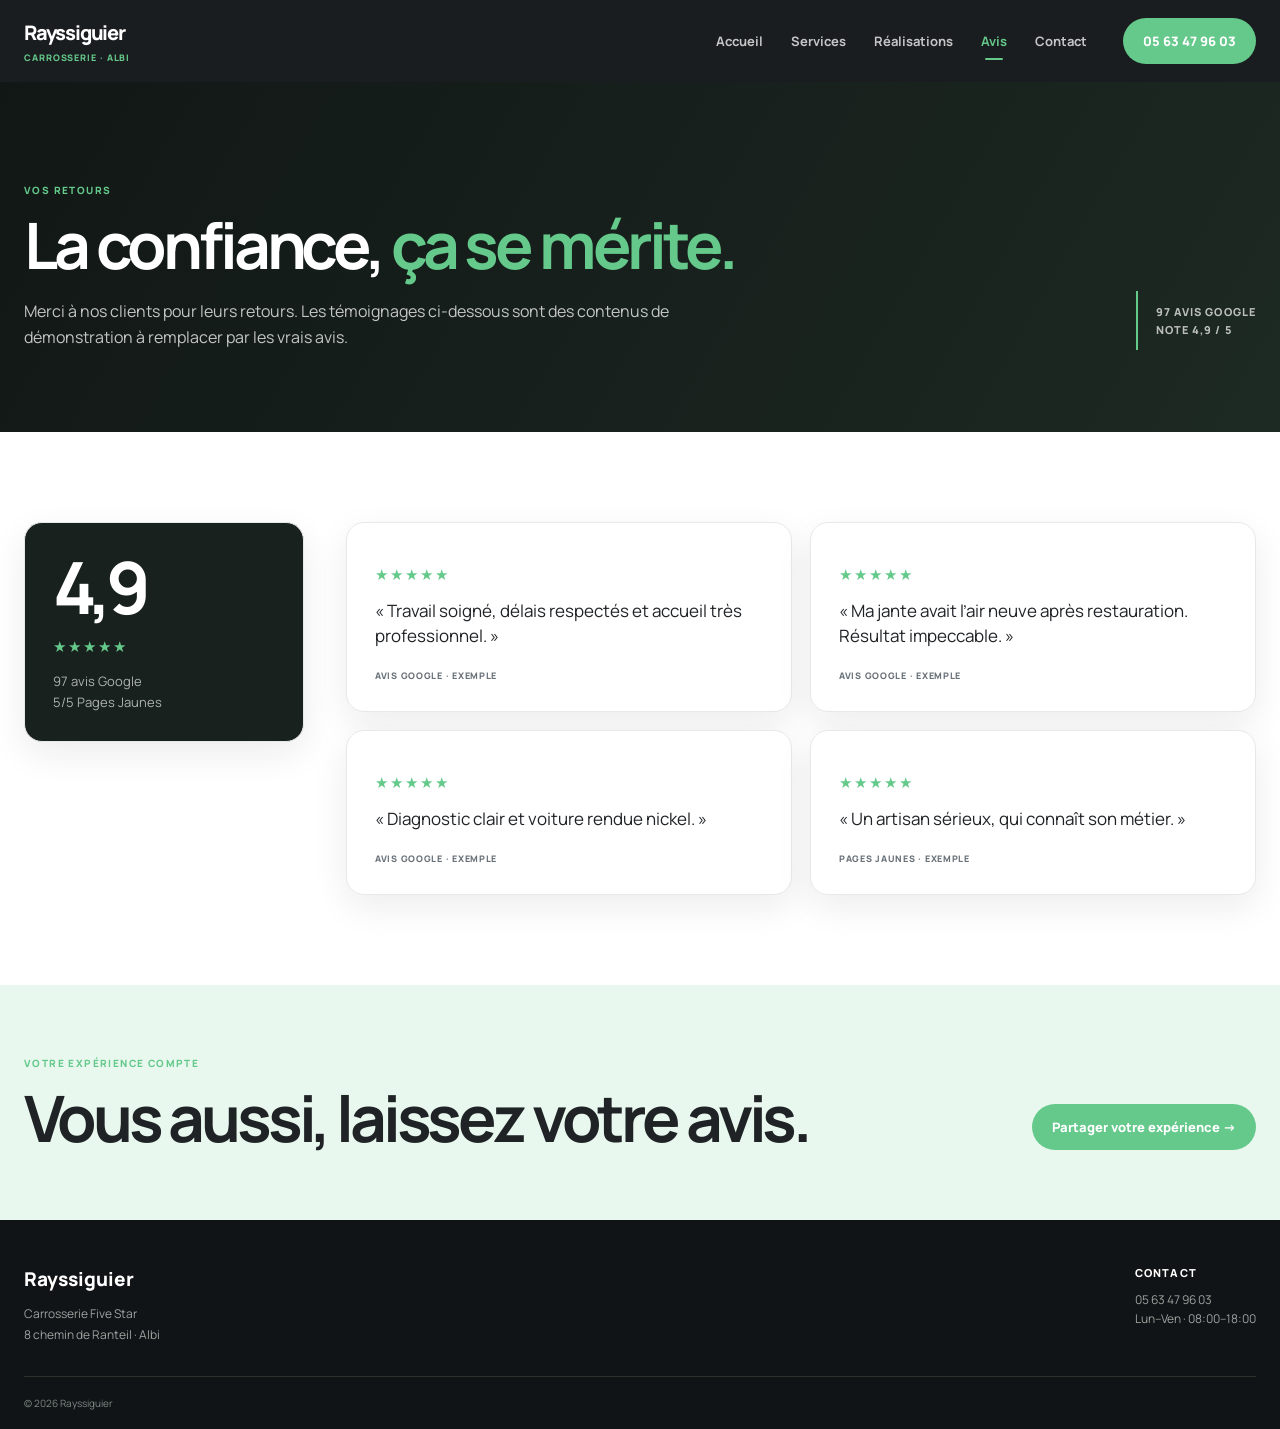
==== commit fdaa3e01: "fds" ====
--- a/avis.html
+++ b/avis.html
@@ -1 +1,104 @@
-<!doctype html><html lang="fr"><head><meta charset="utf-8"><meta name="viewport" content="width=device-width,initial-scale=1"><title>Avis clients — Rayssiguier</title><link rel="stylesheet" href="style.css"></head><body><header class="site-header"><div class="wrap"><a class="brand" href="index.html">Rayssiguier <span>Carrosserie · Albi</span></a><nav class="primary-nav"><ul><li><a href="index.html">Accueil</a></li><li><a href="services.html">Savoir-faire</a></li><li><a href="realisations.html">Réalisations</a></li><li><a class="active" href="avis.html">Avis</a></li><li><a href="contact.html">Contact</a></li></ul></nav><a class="nav-cta" href="contact.html">Un devis</a><button class="nav-toggle" aria-label="Ouvrir le menu">☰</button></div></header><main><section class="page-intro"><div class="wrap page-intro-grid"><div><div class="kicker">Vos retours</div><h1 class="display">La confiance,<em> ça se mérite.</em></h1><p class="lead">Merci à nos clients pour leurs retours. Les témoignages ci-dessous sont des contenus de démonstration à remplacer par les vrais avis.</p></div><div class="intro-stamp">97 AVIS GOOGLE<br>NOTE 4,9 / 5</div></div></section><section class="section"><div class="wrap review-grid"><aside class="score-card"><strong>4,9</strong><div class="stars">★★★★★</div><p>97 avis Google<br>5/5 Pages Jaunes</p></aside><div class="review-list"><article class="review"><div class="stars">★★★★★</div><p>« Travail soigné, délais respectés et accueil très professionnel. »</p><small>AVIS GOOGLE · EXEMPLE</small></article><article class="review"><div class="stars">★★★★★</div><p>« Ma jante avait l’air neuve après restauration. Résultat impeccable. »</p><small>AVIS GOOGLE · EXEMPLE</small></article><article class="review"><div class="stars">★★★★★</div><p>« Diagnostic clair et voiture rendue nickel. »</p><small>AVIS GOOGLE · EXEMPLE</small></article><article class="review"><div class="stars">★★★★★</div><p>« Un artisan sérieux, qui connaît son métier. »</p><small>PAGES JAUNES · EXEMPLE</small></article></div></div></section><section class="contact-band"><div class="wrap"><div><div class="kicker">Votre expérience compte</div><h2 class="section-title">Vous aussi, laissez votre avis.</h2></div><a class="button" target="_blank" rel="noopener" href="https://www.google.com/maps">Partager votre expérience →</a></div></section></main><footer><div class="wrap"><div class="footer-brand">Rayssiguier<p>Carrosserie Five Star<br>8 chemin de Ranteil · Albi</p></div><div><div class="footer-title">Contact</div><p>05 63 47 96 03<br>Lun–Ven · 08:00–18:00</p></div></div><div class="wrap foot-bottom">© 2026 Rayssiguier</div></footer><script src="script.js"></script></body></html>
+<!doctype html>
+<html lang="fr">
+<head>
+<meta charset="utf-8">
+<meta name="viewport" content="width=device-width,initial-scale=1">
+<title>Avis clients — Rayssiguier</title>
+<link rel="stylesheet" href="style.css">
+</head>
+<body>
+<header class="site-header">
+<div class="wrap">
+<a class="brand" href="index.html">Rayssiguier <span>Carrosserie · Albi</span>
+</a>
+<nav class="primary-nav">
+<ul>
+<li>
+<a href="index.html">Accueil</a>
+</li>
+<li>
+<a href="services.html">Services</a>
+</li>
+<li>
+<a href="realisations.html">Réalisations</a>
+</li>
+<li>
+<a class="active" href="avis.html">Avis</a>
+</li>
+<li>
+<a href="contact.html">Contact</a>
+</li>
+</ul>
+</nav>
+<a class="nav-cta" href="tel:0563479603">05 63 47 96 03</a>
+<button class="nav-toggle" aria-label="Ouvrir le menu">☰</button>
+</div>
+</header>
+<main>
+<section class="page-intro">
+<div class="wrap page-intro-grid">
+<div>
+<div class="kicker">Vos retours</div>
+<h1 class="display">La confiance,<em> ça se mérite.</em>
+</h1>
+<p class="lead">Merci à nos clients pour leurs retours. Les témoignages ci-dessous sont des contenus de démonstration à remplacer par les vrais avis.</p>
+</div>
+<div class="intro-stamp">97 AVIS GOOGLE<br>NOTE 4,9 / 5</div>
+</div>
+</section>
+<section class="section">
+<div class="wrap review-grid">
+<aside class="score-card">
+<strong>4,9</strong>
+<div class="stars">★★★★★</div>
+<p>97 avis Google<br>5/5 Pages Jaunes</p>
+</aside>
+<div class="review-list">
+<article class="review">
+<div class="stars">★★★★★</div>
+<p>« Travail soigné, délais respectés et accueil très professionnel. »</p>
+<small>AVIS GOOGLE · EXEMPLE</small>
+</article>
+<article class="review">
+<div class="stars">★★★★★</div>
+<p>« Ma jante avait l’air neuve après restauration. Résultat impeccable. »</p>
+<small>AVIS GOOGLE · EXEMPLE</small>
+</article>
+<article class="review">
+<div class="stars">★★★★★</div>
+<p>« Diagnostic clair et voiture rendue nickel. »</p>
+<small>AVIS GOOGLE · EXEMPLE</small>
+</article>
+<article class="review">
+<div class="stars">★★★★★</div>
+<p>« Un artisan sérieux, qui connaît son métier. »</p>
+<small>PAGES JAUNES · EXEMPLE</small>
+</article>
+</div>
+</div>
+</section>
+<section class="contact-band">
+<div class="wrap">
+<div>
+<div class="kicker">Votre expérience compte</div>
+<h2 class="section-title">Vous aussi, laissez votre avis.</h2>
+</div>
+<a class="button" target="_blank" rel="noopener" href="https://www.google.com/maps">Partager votre expérience →</a>
+</div>
+</section>
+</main>
+<footer>
+<div class="wrap">
+<div class="footer-brand">Rayssiguier<p>Carrosserie Five Star<br>8 chemin de Ranteil · Albi</p>
+</div>
+<div>
+<div class="footer-title">Contact</div>
+<p>05 63 47 96 03<br>Lun–Ven · 08:00–18:00</p>
+</div>
+</div>
+<div class="wrap foot-bottom">© 2026 Rayssiguier</div>
+</footer>
+<script src="script.js">
+</script>
+</body>
+</html>
--- a/style.css
+++ b/style.css
@@ -1927,4 +1927,212 @@
 
         gap: 8px;
     }
-}+}
+
+/* =========================================================
+   PAGES INTERNES
+   Les pages services, réalisations, avis et contact utilisent
+   une structure différente de l'accueil.
+   ========================================================= */
+
+body:has(.page-intro) {
+    background: #fff;
+    color: var(--text);
+}
+
+body:has(.page-intro) .wrap {
+    width: min(var(--max), calc(100% - 48px));
+    margin-inline: auto;
+}
+
+body:has(.page-intro) .site-header {
+    position: sticky;
+    top: 0;
+    left: auto;
+    height: 82px;
+    background: rgba(17, 20, 22, .96);
+    color: #fff;
+    z-index: 20;
+    backdrop-filter: blur(12px);
+}
+
+body:has(.page-intro) .site-header > .wrap {
+    height: 100%;
+    display: flex;
+    align-items: center;
+    gap: 36px;
+}
+
+body:has(.page-intro) .brand {
+    color: #fff;
+    font-size: 20px;
+    font-weight: 800;
+    letter-spacing: -.06em;
+}
+
+body:has(.page-intro) .brand span {
+    display: block;
+    margin-top: 2px;
+    color: var(--green);
+    font-size: 9px;
+    letter-spacing: .1em;
+    text-transform: uppercase;
+}
+
+body:has(.page-intro) .primary-nav {
+    margin-left: auto;
+}
+
+body:has(.page-intro) .primary-nav ul {
+    display: flex;
+    align-items: center;
+    gap: 28px;
+    list-style: none;
+}
+
+body:has(.page-intro) .primary-nav a {
+    color: rgba(255,255,255,.75);
+    font-size: 13px;
+    font-weight: 700;
+}
+
+body:has(.page-intro) .primary-nav a:hover,
+body:has(.page-intro) .primary-nav a.active {
+    color: var(--green);
+}
+
+body:has(.page-intro) .nav-cta,
+body:has(.page-intro) .button {
+    display: inline-flex;
+    align-items: center;
+    justify-content: center;
+    border: 0;
+    border-radius: 999px;
+    background: var(--green);
+    color: #fff;
+    padding: 13px 20px;
+    font: inherit;
+    font-size: 13px;
+    font-weight: 800;
+    cursor: pointer;
+    transition: .2s ease;
+}
+
+body:has(.page-intro) .button:hover,
+body:has(.page-intro) .nav-cta:hover { background: var(--green-dark); transform: translateY(-2px); }
+body:has(.page-intro) .nav-toggle { display: none; }
+
+body:has(.page-intro) .page-intro {
+    padding: 100px 0 82px;
+    background: linear-gradient(120deg, #111715, #1d2923);
+    color: #fff;
+}
+
+body:has(.page-intro) .page-intro-grid,
+body:has(.page-intro) .contact-band > .wrap {
+    display: grid;
+    grid-template-columns: 1fr auto;
+    align-items: end;
+    gap: 50px;
+}
+
+body:has(.page-intro) .kicker {
+    margin-bottom: 14px;
+    color: var(--green);
+    font-size: 10px;
+    font-weight: 800;
+    letter-spacing: .14em;
+    text-transform: uppercase;
+}
+
+body:has(.page-intro) .display,
+body:has(.page-intro) .section-title,
+body:has(.page-intro) .section-head h2,
+body:has(.page-intro) .ba-head h2,
+body:has(.page-intro) .dark-panel h2 {
+    font-size: clamp(2.35rem, 5vw, 4.8rem);
+    line-height: 1.02;
+    letter-spacing: -.065em;
+}
+
+body:has(.page-intro) .display em { color: var(--green); font-style: normal; }
+body:has(.page-intro) .lead { max-width: 650px; margin-top: 22px; color: rgba(255,255,255,.75); font-size: 16px; }
+body:has(.page-intro) .intro-stamp { border-left: 2px solid var(--green); padding: 12px 0 12px 18px; color: rgba(255,255,255,.7); font-size: 11px; font-weight: 800; letter-spacing: .1em; }
+
+body:has(.page-intro) .section { padding: 90px 0; }
+body:has(.page-intro) .section-head,
+body:has(.page-intro) .ba-head { display: flex; align-items: end; justify-content: space-between; gap: 25px; margin-bottom: 34px; }
+body:has(.page-intro) .index { color: var(--green-dark); font-size: 13px; font-weight: 800; }
+
+body:has(.page-intro) .cards-grid { display: grid; grid-template-columns: repeat(4, 1fr); gap: 18px; }
+body:has(.page-intro) .detail-card,
+body:has(.page-intro) .review,
+body:has(.page-intro) .score-card { padding: 28px; border: 1px solid var(--border); border-radius: 18px; background: #fff; box-shadow: var(--shadow); }
+body:has(.page-intro) .detail-card .number { color: var(--green-dark); font-size: 11px; font-weight: 800; }
+body:has(.page-intro) .detail-card h3 { margin-top: 34px; font-size: 21px; letter-spacing: -.04em; }
+body:has(.page-intro) .detail-card p { margin-top: 12px; color: var(--grey); font-size: 14px; }
+
+body:has(.page-intro) .strip-dark { background: #121816; color: #fff; }
+body:has(.page-intro) .dark-panel { max-width: 720px; }
+body:has(.page-intro) .dark-panel p { max-width: 580px; margin: 20px 0 28px; color: rgba(255,255,255,.7); }
+
+body:has(.page-intro) .ba-list { display: grid; gap: 62px; }
+body:has(.page-intro) .ba-pair { display: grid; grid-template-columns: 1fr 1fr; gap: 18px; }
+body:has(.page-intro) .ba-pair figure { position: relative; overflow: hidden; border-radius: 18px; }
+body:has(.page-intro) .ba-pair img { height: 330px; object-fit: cover; }
+body:has(.page-intro) .ba-pair figcaption { position: absolute; left: 14px; bottom: 14px; padding: 6px 11px; border-radius: 99px; background: rgba(17,20,22,.82); color: #fff; font-size: 11px; font-weight: 800; }
+
+body:has(.page-intro) .review-grid { display: grid; grid-template-columns: 280px 1fr; gap: 42px; align-items: start; }
+body:has(.page-intro) .score-card { background: #18211d; color: #fff; }
+body:has(.page-intro) .score-card strong { font-size: 72px; line-height: 1; letter-spacing: -.08em; }
+body:has(.page-intro) .stars { margin: 12px 0; color: var(--green); letter-spacing: .14em; }
+body:has(.page-intro) .score-card p { color: rgba(255,255,255,.65); font-size: 13px; }
+body:has(.page-intro) .review-list { display: grid; grid-template-columns: repeat(2, 1fr); gap: 18px; }
+body:has(.page-intro) .review p { font-size: 17px; line-height: 1.45; }
+body:has(.page-intro) .review small { display: block; margin-top: 20px; color: var(--grey); font-size: 9px; font-weight: 800; letter-spacing: .08em; }
+
+body:has(.page-intro) .contact-grid { display: grid; grid-template-columns: 1fr 1fr; gap: 64px; }
+body:has(.page-intro) .contact-lines { display: grid; }
+body:has(.page-intro) .contact-line { display: grid; grid-template-columns: 130px 1fr; gap: 20px; padding: 22px 0; border-bottom: 1px solid var(--border); }
+body:has(.page-intro) .contact-line span { color: var(--grey); font-size: 12px; font-weight: 700; }
+body:has(.page-intro) .contact-form { padding: 34px; border-radius: 20px; background: var(--light-grey); }
+body:has(.page-intro) .field { margin-top: 18px; }
+body:has(.page-intro) .field label { display: block; margin-bottom: 7px; font-size: 12px; font-weight: 800; }
+body:has(.page-intro) input,
+body:has(.page-intro) textarea { width: 100%; padding: 13px 14px; border: 1px solid var(--border); border-radius: 10px; background: #fff; color: var(--text); font: inherit; }
+body:has(.page-intro) textarea { min-height: 115px; resize: vertical; }
+body:has(.page-intro) .contact-form .button { margin-top: 22px; }
+
+body:has(.page-intro) .contact-band { padding: 70px 0; background: var(--green-light); }
+body:has(.page-intro) footer { padding: 44px 0 18px; border-radius: 0; background: #111416; }
+body:has(.page-intro) footer > .wrap:first-child { display: flex; justify-content: space-between; gap: 30px; }
+body:has(.page-intro) .footer-brand { color: #fff; font-size: 19px; font-weight: 800; }
+body:has(.page-intro) .footer-brand p,
+body:has(.page-intro) footer p { margin-top: 8px; color: #9ba39f; font-size: 12px; font-weight: 400; }
+body:has(.page-intro) .footer-title { color: #fff; font-size: 11px; font-weight: 800; text-transform: uppercase; letter-spacing: .1em; }
+body:has(.page-intro) .foot-bottom { margin-top: 30px; padding-top: 18px; border-top: 1px solid #29322d; color: #7e8983; font-size: 10px; }
+
+@media (max-width: 800px) {
+    body:has(.page-intro) .wrap { width: min(100% - 40px, var(--max)); }
+    body:has(.page-intro) .site-header { height: 72px; }
+    body:has(.page-intro) .site-header > .wrap { gap: 16px; }
+    body:has(.page-intro) .nav-toggle { display: block; margin-left: auto; border: 0; background: transparent; color: #fff; font-size: 24px; }
+    body:has(.page-intro) .primary-nav { position: fixed; top: 72px; left: 0; width: 100%; padding: 20px; background: #111416; transform: translateX(100%); transition: .25s ease; }
+    body:has(.page-intro) .primary-nav.open { transform: translateX(0); }
+    body:has(.page-intro) .primary-nav ul { flex-direction: column; align-items: stretch; gap: 0; }
+    body:has(.page-intro) .primary-nav a { display: block; padding: 14px 0; border-bottom: 1px solid #2b342f; }
+    body:has(.page-intro) .nav-cta { display: none; }
+    body:has(.page-intro) .page-intro { padding: 72px 0 60px; }
+    body:has(.page-intro) .page-intro-grid,
+    body:has(.page-intro) .contact-band > .wrap,
+    body:has(.page-intro) .contact-grid,
+    body:has(.page-intro) .review-grid { grid-template-columns: 1fr; }
+    body:has(.page-intro) .intro-stamp { display: none; }
+    body:has(.page-intro) .section { padding: 60px 0; }
+    body:has(.page-intro) .cards-grid,
+    body:has(.page-intro) .review-list { grid-template-columns: 1fr; }
+    body:has(.page-intro) .ba-pair { grid-template-columns: 1fr; }
+    body:has(.page-intro) .ba-pair img { height: 250px; }
+    body:has(.page-intro) .contact-line { grid-template-columns: 1fr; gap: 5px; }
+    body:has(.page-intro) footer > .wrap:first-child { flex-direction: column; }
+}
